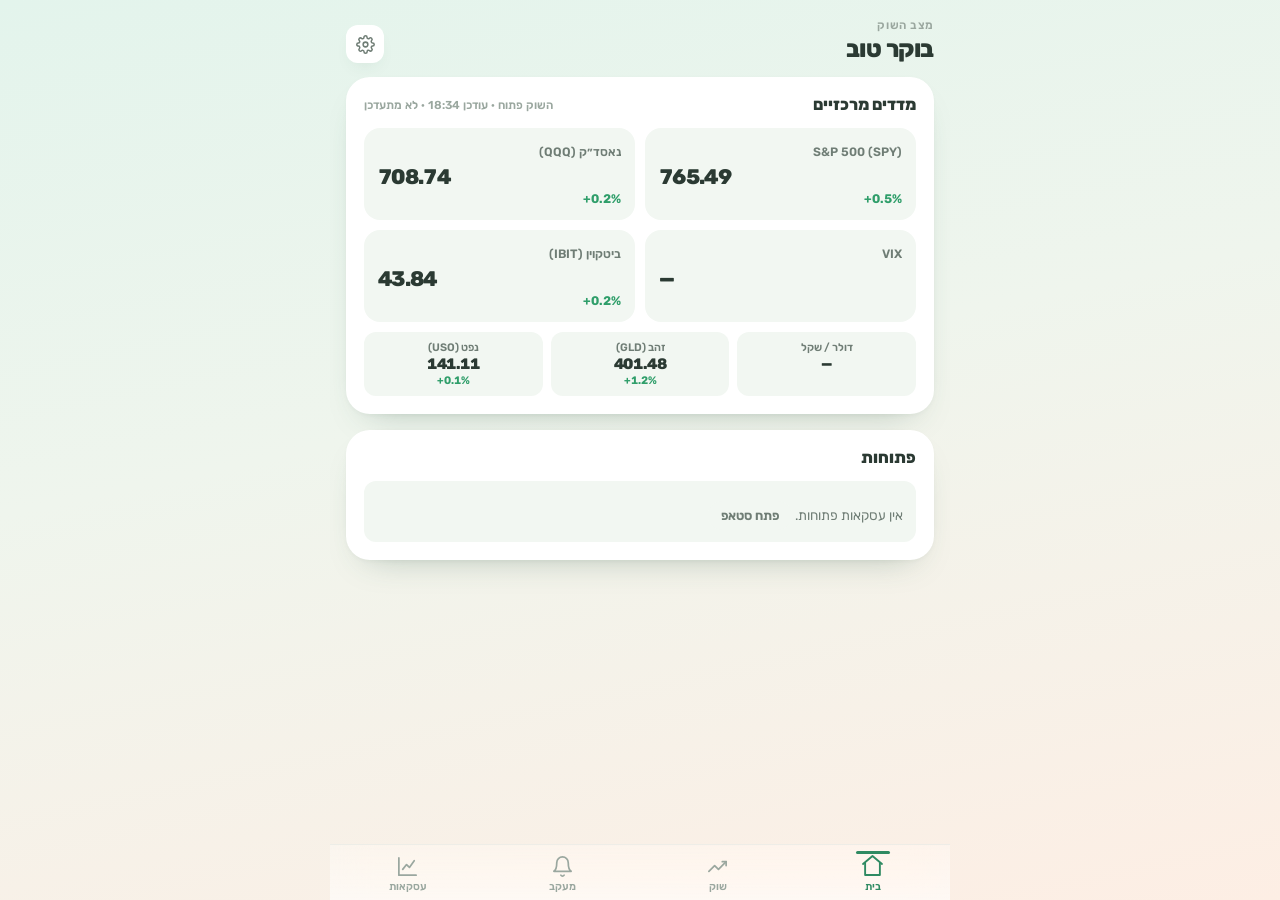
==== index.html @ e5e0cd64 "Stamp asset versions [skip ci]" ====
<!DOCTYPE html>
<html lang="he" dir="rtl">
<head>
<meta charset="UTF-8">
<meta name="viewport" content="width=device-width, initial-scale=1.0, viewport-fit=cover">
<title>ניתוח מניות</title>
<meta name="apple-mobile-web-app-capable" content="yes">
<meta name="apple-mobile-web-app-status-bar-style" content="default">
<meta name="apple-mobile-web-app-title" content="מניות">
<meta name="theme-color" content="#e3f4ec">
<link rel="preconnect" href="https://fonts.googleapis.com">
<link rel="preconnect" href="https://fonts.gstatic.com" crossorigin>
<link href="https://fonts.googleapis.com/css2?family=Rubik:wght@400;500;600;700;800&display=swap" rel="stylesheet">
<link rel="stylesheet" href="style.css?v=27659684ec">
</head>
<body>

<div class="app">
  <div class="pages" id="pages">
   <div class="track" id="track">

    <!-- ============================================ home =============== -->
    <section class="page on" id="p-home">
      <div class="head">
        <div>
          <div class="kicker">מצב השוק</div>
          <h1 id="greet">בית</h1>
        </div>
        <button class="icon-btn" onclick="openSettings()" aria-label="הגדרות">
          <svg viewBox="0 0 24 24"><circle cx="12" cy="12" r="3"/><path d="M19.4 15a1.65 1.65 0 0 0 .33 1.82l.06.06a2 2 0 0 1-2.83 2.83l-.06-.06a1.65 1.65 0 0 0-1.82-.33 1.65 1.65 0 0 0-1 1.51V21a2 2 0 0 1-4 0v-.09A1.65 1.65 0 0 0 9 19.4a1.65 1.65 0 0 0-1.82.33l-.06.06a2 2 0 0 1-2.83-2.83l.06-.06A1.65 1.65 0 0 0 4.6 15a1.65 1.65 0 0 0-1.51-1H3a2 2 0 0 1 0-4h.09A1.65 1.65 0 0 0 4.6 9a1.65 1.65 0 0 0-.33-1.82l-.06-.06a2 2 0 0 1 2.83-2.83l.06.06A1.65 1.65 0 0 0 9 4.6a1.65 1.65 0 0 0 1-1.51V3a2 2 0 0 1 4 0v.09a1.65 1.65 0 0 0 1 1.51 1.65 1.65 0 0 0 1.82-.33l.06-.06a2 2 0 0 1 2.83 2.83l-.06.06A1.65 1.65 0 0 0 19.4 9c.14.6.66 1 1.51 1H21a2 2 0 0 1 0 4h-.09a1.65 1.65 0 0 0-1.51 1z"/></svg>
        </button>
      </div>

      <div class="card">
        <div class="card-h"><span>מדדים מרכזיים</span>
          <span class="sub" id="mktState"></span></div>
        <div class="tk-grid" id="tickers"></div>
        <div class="tk-strip" id="tickersMini"></div>
      </div>

      <div class="card">
        <div class="card-h"><span>פתוחות</span>
          <span class="sub" id="homeTradeCount"></span></div>
        <div id="homeTrades"><div class="msg">אין עסקאות פתוחות.</div></div>
      </div>
    </section>

    <!-- ============================================ market ============= -->
    <section class="page" id="p-market">
      <div class="head">
        <div>
          <div class="kicker">ניתוח</div>
          <h1>שוק</h1>
        </div>
      </div>

      <div class="card">
        <div class="card-h"><span>ניתוח מניה</span></div>
        <div class="search-wrap">
          <input class="search" id="q" type="search" autocomplete="off"
                 placeholder="חפש לפי סימבול או שם חברה…"
                 oninput="onSearch(this.value)">
          <div class="res" id="results"></div>
        </div>
        <div style="margin-top:11px" id="recentWrap"></div>
      </div>

      <div class="card">
        <div class="card-h"><span>השוואה</span>
          <span class="sub">עד 3 מניות</span></div>
        <div class="frow">
          <input id="c-sym" placeholder="הוסף סימבול" autocomplete="off"
                 autocapitalize="characters">
          <button class="btn ghost" style="max-width:96px"
                  onclick="addCompare()">הוסף</button>
        </div>
        <div id="compare"></div>
      </div>

      <div class="card">
        <div class="card-h"><span>מה השתנה</span>
          <span class="sub" id="chgSince"></span></div>
        <div id="changes"><div class="msg">טוען…</div></div>
      </div>

      <div class="card">
        <div class="card-h"><span>דוחות קרובים</span>
          <span class="sub">7 ימים</span></div>
        <div id="earnSoon"><div class="msg">טוען…</div></div>
      </div>

      <div class="card">
        <div class="card-h"><span>רוחב השוק</span>
          <span class="sub">מתוך <span id="bdCount">—</span> מניות</span></div>
        <div id="breadth"><div class="msg">טוען…</div></div>
      </div>

      <div class="card">
        <div class="card-h"><span>כוח סקטורים</span>
          <span class="sub">חציון חודש</span></div>
        <div id="sectors"><div class="msg">טוען…</div></div>
      </div>


    </section>

    <!-- ============================================ watch ============== -->
    <section class="page" id="p-watch">
      <div class="head">
        <div>
          <div class="kicker">מעקב</div>
          <h1>התראות וסורק</h1>
        </div>
      </div>

      <div class="card">
        <div class="card-h"><span>רשימת מעקב</span>
          <span class="sub" id="wlCount"></span></div>
        <div id="watchlist"><div class="msg">אין מניות במעקב.</div></div>
        <div class="frow" style="margin-top:12px">
          <input id="w-sym" placeholder="סימבול" autocomplete="off"
                 autocapitalize="characters">
          <button class="btn ghost" style="max-width:96px"
                  onclick="addWatch()">הוסף</button>
        </div>
      </div>

      <div class="card">
        <button class="card-h fold-t" data-fold="alerts"
                onclick="toggleFold('alerts')">
          <span>התראות מחיר</span>
          <span class="sub"><span id="syncStateWatch"></span>
            <span id="alertCount"></span></span>
          <i class="chev"></i>
        </button>
        <div class="fold" id="fold-alerts">
          <div><div id="alertsList"><div class="msg">אין התראות.</div></div></div>
        </div>
        <div style="margin-top:13px">
          <div class="frow">
            <input id="a-sym" placeholder="סימבול" autocomplete="off"
                   style="max-width:110px">
            <select id="a-dir">
              <option value="above">עולה מעל</option>
              <option value="below">יורד מתחת</option>
            </select>
            <input id="a-price" inputmode="decimal" placeholder="מחיר">
          </div>
          <button class="btn" onclick="addAlert()">הוסף התראה</button>
        </div>
        <div class="disc">ההתראות נבדקות בכל פתיחה של האפליקציה. כדי שיגיעו
          גם כשהיא סגורה — הגדרות ← סנכרון התראות.</div>
      </div>

      <div class="card">
        <div class="card-h"><span>סורק מניות</span>
          <span class="sub" id="screenCount"></span></div>
        <div class="chips" id="idxChips" style="margin-bottom:9px"></div>
        <div class="chips" id="secChips" style="margin-bottom:9px"></div>
        <!-- Yes/no conditions, above the ranges: most technical screens start
             with "above the 200" and only then narrow by how far. -->
        <div class="chips" id="condChips" style="margin-bottom:13px"></div>
        <div id="savedScreens" style="margin-bottom:13px"></div>
        <div id="filterRows"></div>
        <div class="frow" style="margin-top:4px">
          <button class="btn" onclick="runScreen()">סרוק</button>
          <button class="btn ghost" style="max-width:96px"
                  onclick="saveScreen()">שמור</button>
          <button class="btn ghost" style="max-width:80px"
                  onclick="resetFilters()">נקה</button>
        </div>
        <div id="screenResults" style="margin-top:13px"></div>
      </div>
    </section>

    <!-- ============================================ trades ============= -->
    <section class="page" id="p-trades">
      <div class="head">
        <div>
          <div class="kicker">עסקאות</div>
          <h1>סטאפים פתוחים</h1>
        </div>
      </div>

      <div class="card">
        <div class="card-h"><span>סטאפ חדש</span>
          <span class="sub" id="tSugNote"></span></div>
        <div class="frow">
          <input id="t-sym" placeholder="סימבול" autocomplete="off"
                 autocapitalize="characters" oninput="onTradeInput()">
          <input id="t-entry" inputmode="decimal" placeholder="מחיר כניסה"
                 oninput="onTradeInput()">
        </div>
        <div class="frow">
          <input id="t-stop" inputmode="decimal" placeholder="סטופ"
                 oninput="touchField(this)">
          <input id="t-target" inputmode="decimal" placeholder="יעד"
                 oninput="touchField(this)">
        </div>
        <div class="frow">
          <input id="t-qty" inputmode="decimal" placeholder="כמות מניות">
          <button class="btn ghost" style="max-width:124px;white-space:nowrap"
                  onclick="suggestSize()">חשב כמות</button>
        </div>
        <div class="frow">
          <input id="t-tag" placeholder="סוג סטאפ" autocomplete="off"
                 list="setupTags">
          <datalist id="setupTags"></datalist>
        </div>
        <div class="frow">
          <input id="t-note" placeholder="למה נכנסת" autocomplete="off">
        </div>
        <div id="t-guard"></div>
        <div class="frow" style="margin-top:2px">
          <button class="btn" onclick="addTrade()">פתח עסקה</button>
          <button class="btn ghost" style="max-width:86px"
                  onclick="resetTradeForm()">נקה</button>
        </div>
      </div>

      <div class="card">
        <div class="card-h"><span>ניהול סיכון</span>
          <span class="sub" id="riskNote"></span></div>
        <div class="frow">
          <input id="r-acct" inputmode="decimal" placeholder="גודל תיק $"
                 oninput="saveRisk()">
          <input id="r-pct" inputmode="decimal" placeholder="סיכון %"
                 oninput="saveRisk()">
        </div>
        <div class="score-note">כמה אתה מוכן להפסיד בעסקה בודדת. מקובל
          0.5%–2% מהתיק.</div>
      </div>

      <div class="card">
        <div class="card-h"><span>יומן</span>
          <span class="sub" id="journalStat"></span></div>
        <div id="journalList"><div class="msg">אין עסקאות סגורות.</div></div>
      </div>
    </section>

   </div>
  </div>

  <nav class="tabbar" id="tabbar">
    <i class="tab-pill"></i>
    <button class="tab on" data-page="home" onclick="goTab('home')">
      <svg viewBox="0 0 24 24"><path d="M3 10.5L12 3l9 7.5"/><path d="M5 9.5V21h14V9.5"/></svg>
      <span>בית</span>
    </button>
    <button class="tab" data-page="market" onclick="goTab('market')">
      <svg viewBox="0 0 24 24"><path d="M3 17l6-6 4 4 8-8"/><path d="M17 7h4v4"/></svg>
      <span>שוק</span>
    </button>
    <button class="tab" data-page="watch" onclick="goTab('watch')">
      <svg viewBox="0 0 24 24"><path d="M18 8a6 6 0 1 0-12 0c0 7-3 9-3 9h18s-3-2-3-9"/><path d="M13.7 21a2 2 0 0 1-3.4 0"/></svg>
      <span>מעקב</span>
    </button>
    <button class="tab" data-page="trades" onclick="goTab('trades')">
      <svg viewBox="0 0 24 24"><path d="M3 3v18h18"/><path d="M7 15l4-5 3 3 5-7"/></svg>
      <span>עסקאות</span>
    </button>
  </nav>
</div>

<!-- ============================================== analysis sheet ======== -->
<div class="modal hidden" id="sheet">
  <div class="modal-backdrop" onclick="closeSheet()"></div>
  <div class="modal-sheet" role="dialog" aria-modal="true" aria-label="ניתוח מניה">
    <div class="sheet-grip"></div>
    <div id="sheetBody"></div>
  </div>
</div>

<script src="app.js?v=9d019bcd1c"></script>
</body>
</html>
---- style.css ----
/* Design system ported from the Garmin-data app so the two feel like one
   family: pastel mint-to-peach ground, white cards on soft green shadows,
   Rubik, 24/16/12 radii, sliding tab indicator, bottom-sheet modals. */
:root {
  color-scheme: light;
  --bg: linear-gradient(168deg, #e3f4ec 0%, #eff5ed 44%, #fdeee4 100%);
  --surface: #ffffff;
  --surface-2: #f2f7f2;
  --line: rgba(52, 92, 72, .08);
  --border: rgba(52, 92, 72, .10);

  --primary: #3f9e73;
  --primary-500: #2f8a62;
  --primary-soft: rgba(63, 158, 115, .11);

  --ink: #2b3a33;
  --ink-2: #6f7d75;
  --muted: #9aa79f;

  --ok: #2f9e6a;
  --watch: #cf8a1f;
  --alert: #e0634e;
  --gain: #2f9e6a;
  --loss: #e0634e;

  --r-lg: 24px;
  --r-md: 16px;
  --r-sm: 12px;
  --gap: 16px;
  --shadow: 0 16px 36px -22px rgba(47, 90, 70, .40), 0 2px 8px -3px rgba(47, 90, 70, .08);
  --shadow-sm: 0 8px 20px -12px rgba(47, 90, 70, .28);
}

* { box-sizing: border-box; margin: 0; padding: 0; -webkit-tap-highlight-color: transparent; }

/* The background lives on the root, not on body.
   body is only as tall as the app shell, so anything past it - the home
   indicator strip on an iPhone, an over-scroll bounce - was painting the
   default white instead of the page. Painting the root covers the whole
   canvas whatever the shell's height turns out to be. */
html {
  height: 100%;
  background: var(--bg);
  background-attachment: fixed;
  background-color: #fdeee4;   /* the gradient's own last stop */
}
body {
  min-height: 100%;
  background: transparent;
  color: var(--ink);
  font-family: 'Rubik', system-ui, -apple-system, "Segoe UI", sans-serif;
  -webkit-font-smoothing: antialiased;
  overscroll-behavior: none;
}

button { font-family: inherit; cursor: pointer; border: none; background: none; color: inherit; }
input, select { font-family: inherit; }
a { color: var(--primary-500); text-decoration: none; }

button:focus-visible, input:focus-visible, select:focus-visible {
  outline: 2.5px solid var(--primary);
  outline-offset: 2px;
  border-radius: 10px;
}
@media (prefers-reduced-motion: reduce) {
  *, *::before, *::after { animation: none !important; transition: none !important; }
}

/* Numbers read as data: tabular, tight, never reordered by RTL. */
.mono {
  font-variant-numeric: tabular-nums;
  letter-spacing: -.02em;
  direction: ltr;
  unicode-bidi: isolate;
}

/* ------------------------------------------------------------------ shell */
.app {
  display: grid;
  grid-template-rows: 1fr auto;
  height: 100vh; height: 100dvh;
  max-width: 620px; margin: 0 auto;
  position: relative;
}
/* The two pages live side by side on a track that slides, so navigation is a
   continuous movement the finger can drive rather than a hard swap. In RTL the
   flex row starts at the right edge, so page 0 sits in view and page 1 waits
   off-screen to the LEFT - which is why a higher index translates the track
   rightward, and why dragging right advances. */
.pages { min-height: 0; overflow: hidden; position: relative; }
.track {
  display: flex; height: 100%;
  --page-idx: 0;
  transform: translateX(calc(var(--page-idx) * 100%));
  transition: transform .38s cubic-bezier(.25, .9, .3, 1);
  will-change: transform;
}
.track.dragging { transition: none; }
.page {
  flex: 0 0 100%; min-width: 0;
  height: 100%; overflow-y: auto; -webkit-overflow-scrolling: touch;
  padding: 0 16px 28px;
  /* Keeps a horizontal drag from also scrolling the page under it. */
  overscroll-behavior-y: contain;
}
.page::-webkit-scrollbar { display: none; }
/* Cards settle in when their page becomes the active one, so arriving on a
   tab reads as arriving somewhere rather than a static repaint. */
/* The delays count from 2, because .head is the page's first child and the
   cards start after it - anchored at 1 the last card would have had no rule,
   fall back to zero delay, and animate ahead of the ones above it. */
.page.enter .card {
  animation: rise .5s cubic-bezier(.22, 1, .36, 1) backwards;
  animation-delay: .18s;
}
.page.enter .card:nth-child(2) { animation-delay: .02s; }
.page.enter .card:nth-child(3) { animation-delay: .07s; }
.page.enter .card:nth-child(4) { animation-delay: .12s; }
.page.enter .card:nth-child(5) { animation-delay: .17s; }

.head {
  padding: calc(env(safe-area-inset-top) + 18px) 0 14px;
  display: flex; align-items: flex-end; justify-content: space-between; gap: 12px;
}
.head h1 { font-size: 1.5rem; font-weight: 800; letter-spacing: -.02em; }
.head .kicker {
  font-size: .72rem; font-weight: 600; letter-spacing: .05em;
  color: var(--muted); margin-bottom: 3px;
}
.icon-btn {
  width: 38px; height: 38px; border-radius: 12px; flex: none;
  display: grid; place-items: center;
  background: var(--surface); box-shadow: var(--shadow-sm); color: var(--ink-2);
}
.icon-btn:active { transform: scale(.94); }
.icon-btn svg {
  width: 19px; height: 19px; fill: none; stroke: currentColor;
  stroke-width: 1.9; stroke-linecap: round; stroke-linejoin: round;
}

/* ------------------------------------------------------------------ cards */
.card {
  background: var(--surface);
  border-radius: var(--r-lg);
  box-shadow: var(--shadow);
  padding: 18px;
  margin-bottom: var(--gap);
}
@keyframes rise {
  from { opacity: 0; transform: translateY(14px); }
  to { opacity: 1; transform: none; }
}
@keyframes fadeIn { from { opacity: 0; } to { opacity: 1; } }
.card-h {
  display: flex; align-items: center; justify-content: space-between;
  gap: 10px; margin-bottom: 14px;
  font-size: 1.02rem; font-weight: 800;
}
.card-h .sub { font-size: .72rem; font-weight: 600; color: var(--muted); }

/* --------------------------------------------------------------- tickers */
.tk-grid { display: grid; grid-template-columns: 1fr 1fr; gap: 10px; }
.tk {
  background: var(--surface-2); border-radius: var(--r-md);
  padding: 13px 14px; min-height: 76px;
}
.tk .nm { font-size: .76rem; font-weight: 600; color: var(--ink-2); }
.tk .val {
  display: block; margin-top: 5px;
  font-size: 1.32rem; font-weight: 800; line-height: 1.1;
  font-variant-numeric: tabular-nums; letter-spacing: -.03em;
  direction: ltr; unicode-bidi: isolate;
}
.tk .ch {
  display: inline-block; margin-top: 3px;
  font-size: .78rem; font-weight: 700;
  font-variant-numeric: tabular-nums; direction: ltr; unicode-bidi: isolate;
}
.tk .ch.up { color: var(--gain); }
.tk .ch.down { color: var(--loss); }
.tk .skel {
  display: block; height: 20px; margin-top: 6px; border-radius: 7px;
  background: linear-gradient(90deg, #e8efe9 25%, #f3f8f4 50%, #e8efe9 75%);
  background-size: 200% 100%; animation: sh 1.3s linear infinite;
}
@keyframes sh { from { background-position: 200% 0; } to { background-position: -200% 0; } }

/* A refreshed tile flashes in the direction it moved, so a live number is
   distinguishable from a stuck one at a glance. */
.tk.tick-up { animation: tickUp .7s ease-out; }
.tk.tick-dn { animation: tickDn .7s ease-out; }
@keyframes tickUp {
  0%   { background: color-mix(in srgb, var(--gain) 22%, var(--surface-2)); }
  100% { background: var(--surface-2); }
}
@keyframes tickDn {
  0%   { background: color-mix(in srgb, var(--loss) 22%, var(--surface-2)); }
  100% { background: var(--surface-2); }
}
@media (prefers-reduced-motion: reduce) {
  .tk.tick-up, .tk.tick-dn { animation: none; }
}

/* A compact strip for the secondary quotes - currency, gold, oil. */
.tk-strip {
  display: grid; grid-auto-flow: column; grid-auto-columns: 1fr;
  gap: 8px; margin-top: 10px;
}
.tk-mini {
  border-radius: var(--r-sm);
  padding: 9px 10px; text-align: center;
  min-height: 0;
}
.tk-mini .nm {
  font-size: .68rem;
  display: block; white-space: nowrap;
  overflow: hidden; text-overflow: ellipsis;
}
.tk-mini .val { font-size: .95rem; margin-top: 2px; }
.tk-mini .ch { display: block; font-size: .68rem; margin-top: 1px; }
.tk-mini .skel { height: 15px; margin-top: 4px; }

/* --------------------------------------------------------------- breadth */
.bd-row {
  display: flex; align-items: center; gap: 10px;
  margin-bottom: 11px;
}
.bd-row:last-child { margin-bottom: 0; }
.bd-lb { font-size: .8rem; font-weight: 600; color: var(--ink-2); width: 108px; flex: none; }
.bd-track {
  flex: 1; height: 9px; border-radius: 999px;
  background: #e8efe9; overflow: hidden; direction: ltr;
}
.bd-fill { display: block; height: 100%; border-radius: 999px; transition: width .7s cubic-bezier(.22, 1, .36, 1); }
.bd-vl {
  font-size: .82rem; font-weight: 800; width: 46px; text-align: end; flex: none;
  font-variant-numeric: tabular-nums; direction: ltr; unicode-bidi: isolate;
}
.bd-sum {
  margin-top: 13px; padding-top: 12px; border-top: 1px solid var(--line);
  font-size: .8rem; color: var(--ink-2); line-height: 1.6;
}
.bd-sum b { color: var(--ink); font-weight: 700; }

/* ---------------------------------------------------------------- search */
.search-wrap { position: relative; }
.search {
  width: 100%; font: inherit; font-size: 1rem; font-weight: 500;
  padding: 14px 16px; border-radius: 14px;
  border: 1px solid var(--border); background: var(--surface-2); color: var(--ink);
  -webkit-appearance: none; appearance: none;
}
.search:focus { outline: none; border-color: var(--primary); background: var(--surface); }
.search::placeholder { color: var(--muted); }
.res {
  margin-top: 8px; background: var(--surface-2);
  border-radius: var(--r-md); overflow: hidden;
}
.res:empty { display: none; }
.res .hit {
  display: flex; align-items: baseline; gap: 8px;
  padding: 12px 14px; width: 100%; text-align: start;
  border-bottom: 1px solid var(--line);
}
.res .hit:last-child { border-bottom: none; }
.res .hit:active { background: var(--primary-soft); }
.res .sym { font-weight: 800; font-size: .95rem; }
.res .nm { font-size: .78rem; color: var(--ink-2); flex: 1; overflow: hidden;
  text-overflow: ellipsis; white-space: nowrap; }
.res .sc { font-size: .78rem; font-weight: 800; }

.chips { display: flex; flex-wrap: wrap; gap: 7px; }
.chip {
  padding: 7px 13px; border-radius: 999px;
  background: var(--surface-2); color: var(--ink-2);
  font-size: .8rem; font-weight: 700;
}
.chip.on { background: var(--primary); color: #fff; }
/* A saved screen is one chip carrying two targets: load, and delete. */
.chip.saved { display: inline-flex; align-items: center; gap: 0; padding: 0; }
.chip.saved > button {
  padding: 7px 6px 7px 13px; font: inherit; font-weight: 700; color: inherit;
}
.chip.saved > button.del {
  padding: 7px 11px 7px 6px; color: var(--muted); font-size: .78rem;
}
.chip.saved > button.del:active { color: var(--alert); }
.chip:active { transform: scale(.95); }

/* ----------------------------------------------------------------- modal */
.modal { position: fixed; inset: 0; z-index: 60; display: flex; align-items: flex-end; justify-content: center; }
.modal.hidden { display: none; }
.modal-backdrop {
  position: absolute; inset: 0; background: rgba(30, 50, 42, .34);
  opacity: 0; transition: opacity .34s ease;
}
.modal.open .modal-backdrop { opacity: 1; }
.modal-sheet {
  position: relative; width: 100%; max-width: 620px;
  background: var(--surface);
  border-radius: 24px 24px 0 0;
  padding: 6px 16px calc(env(safe-area-inset-bottom) + 18px);
  box-shadow: 0 -18px 50px -20px rgba(47, 90, 70, .35);
  max-height: 88vh; overflow-y: auto;
  overscroll-behavior: contain;
  /* Transform-driven rather than a keyframe, so a downward drag can take hold
     of the sheet mid-flight and hand it back without a jump. */
  transform: translateY(100%);
  transition: transform .38s cubic-bezier(.25, .9, .3, 1);
  will-change: transform;
}
.modal.open .modal-sheet { transform: translateY(0); }
.modal.dragging .modal-sheet,
.modal.dragging .modal-backdrop { transition: none; }
.modal-sheet::-webkit-scrollbar { display: none; }
/* The grip is a 40px bar inside a much taller invisible target - the gesture
   has to be catchable without aiming at a 4px line. */
.sheet-grip {
  position: sticky; top: 0; z-index: 2;
  display: block; height: 26px; margin: -6px -16px 4px;
  background: linear-gradient(180deg, var(--surface) 62%, transparent);
  cursor: grab;
}
.sheet-grip::before {
  content: ''; position: absolute; top: 9px; left: 50%;
  width: 40px; height: 4px; margin-left: -20px;
  border-radius: 999px; background: #dbe5dd;
  transition: background .18s, width .18s;
}
.modal.dragging .sheet-grip::before { background: var(--primary); width: 54px; }
.modal-sheet .card {
  box-shadow: none; border: 1px solid var(--line);
  padding: 15px; margin-bottom: 11px;
  animation: rise .42s cubic-bezier(.22, 1, .36, 1) backwards;
}
.modal-sheet .card:nth-child(1) { animation-delay: .04s; }
.modal-sheet .card:nth-child(2) { animation-delay: .09s; }
.modal-sheet .card:nth-child(3) { animation-delay: .14s; }
.modal-sheet .card:nth-child(4) { animation-delay: .19s; }
.modal-sheet .card:nth-child(5) { animation-delay: .23s; }
.modal-sheet .card:nth-child(n+6) { animation-delay: .27s; }
.modal-sheet .card:last-child { margin-bottom: 0; }
/* A re-render triggered by the live quote landing must not replay the whole
   stagger - only the first paint of a symbol is an entrance. */
.modal-sheet.quiet .card { animation: none; }

/* ------------------------------------------------------------ quote head */
.q-head { margin-bottom: 14px; }
.q-name { font-size: 1.15rem; font-weight: 800; letter-spacing: -.02em; }
.q-sub { font-size: .74rem; color: var(--muted); margin-top: 3px; }
.q-price {
  font-size: 2.1rem; font-weight: 800; line-height: 1.05; margin-top: 9px;
  font-variant-numeric: tabular-nums; letter-spacing: -.035em;
  direction: ltr; unicode-bidi: isolate;
}
.q-chg { font-size: .95rem; font-weight: 700; direction: ltr; unicode-bidi: isolate; }
.q-chg.up { color: var(--gain); }
.q-chg.down { color: var(--loss); }
.q-meta {
  display: grid; grid-template-columns: repeat(3, 1fr); gap: 8px;
  margin-top: 13px; padding-top: 13px; border-top: 1px solid var(--line);
}
.q-meta .d { text-align: center; }
.q-meta .lb { font-size: .68rem; color: var(--muted); }
.q-meta .vl {
  display: block; margin-top: 3px; font-size: .92rem; font-weight: 800;
  font-variant-numeric: tabular-nums; direction: ltr; unicode-bidi: isolate;
}

/* The next report date, in the quote header. */
.earn {
  margin-top: 12px; padding: 10px 12px;
  border-radius: var(--r-sm); background: var(--surface-2);
  display: grid; grid-template-columns: auto 1fr; gap: 4px 8px;
  align-items: baseline;
}
.earn.soon { background: rgba(207, 138, 31, .12); }
.earn-k { font-size: .74rem; font-weight: 600; color: var(--ink-2); }
.earn-v { font-size: .84rem; font-weight: 800; }
.earn.soon .earn-v { color: #a06a12; }
.earn-m {
  grid-column: 1 / -1; font-size: .72rem; color: var(--muted);
}

/* ----------------------------------------------------------------- score */
.score-top { display: flex; align-items: center; gap: 15px; }
.score-ring {
  width: 74px; height: 74px; flex: none;
  position: relative; display: grid; place-items: center;
}
/* The value is layered over the ring, so it must be taken out of flow -
   left in flow it pushed past the 74px box and collided with the bars. */
.score-ring .val {
  position: absolute; inset: 0;
  display: grid; place-items: center;
  font-size: 1.42rem; font-weight: 800; line-height: 1;
  font-variant-numeric: tabular-nums; letter-spacing: -.03em;
}
.score-ring svg { transform: rotate(-90deg); }
.score-ring circle {
  transition: stroke-dasharray .95s cubic-bezier(.22, 1, .36, 1);
}
.score-verdict { font-size: 1.05rem; font-weight: 800; }
.score-note { font-size: .76rem; color: var(--ink-2); line-height: 1.55; margin-top: 4px; }

.bars { margin-top: 15px; }
.bar-row { display: flex; align-items: center; gap: 10px; margin-bottom: 9px; }
.bar-row:last-child { margin-bottom: 0; }
.bar-row .lb { font-size: .8rem; font-weight: 600; color: var(--ink-2); width: 66px; flex: none; }
.bar-track { flex: 1; height: 8px; border-radius: 999px; background: #e8efe9; overflow: hidden; direction: ltr; }
.bar-fill { display: block; height: 100%; border-radius: 999px; transition: width .6s cubic-bezier(.22, 1, .36, 1); }
.bar-row .vl {
  font-size: .8rem; font-weight: 800; width: 32px; text-align: end; flex: none;
  font-variant-numeric: tabular-nums; direction: ltr; unicode-bidi: isolate;
}

/* ------------------------------------------------------------- valuation */
.val-gauge { margin: 6px 0 12px; }
.val-scale {
  position: relative; height: 12px; border-radius: 999px; direction: ltr;
  background: linear-gradient(90deg, #e0634e 0%, #cf8a1f 46%, #2f9e6a 100%);
}
.val-mark {
  position: absolute; top: -4px; width: 3px; height: 20px; border-radius: 2px;
  background: var(--ink); transform: translateX(-50%);
}
.val-mark::after {
  content: attr(data-l); position: absolute; top: 22px; left: 50%;
  transform: translateX(-50%);
  font-size: .62rem; font-weight: 700; color: var(--ink-2); white-space: nowrap;
}
.val-ends {
  display: flex; justify-content: space-between; direction: ltr;
  margin-top: 25px; font-size: .68rem; color: var(--muted); font-weight: 600;
}
.val-verdict { font-size: 1.1rem; font-weight: 800; margin-top: 4px; }
.val-range { font-size: .76rem; color: var(--ink-2); margin-top: 3px; }

/* ---------------------------------------------------------------- levels */
.levels { display: flex; flex-direction: column; gap: 7px; }
.lvl {
  display: flex; align-items: center; justify-content: space-between; gap: 10px;
  padding: 10px 12px; border-radius: var(--r-sm); background: var(--surface-2);
  font-size: .84rem;
}
.lvl { transition: background .16s, transform .12s; }
.lvl.cur { background: var(--primary-soft); font-weight: 800; }
.lvl.cur .lb { color: var(--ink); }
.lvl.now { background: var(--primary-soft); font-weight: 800; }
.lvl .lb { color: var(--ink-2); font-weight: 600; }
.lvl.now .lb { color: var(--ink); }
/* renderLevels() writes .pr and .dt; the old .vl/.d rules here matched
   nothing, which is why every level rendered as unweighted body text. */
.lvl .pr, .lvl .vl {
  font-weight: 800; font-variant-numeric: tabular-nums;
  direction: ltr; unicode-bidi: isolate;
}
.lvl .dt, .lvl .d {
  font-size: .74rem; font-weight: 700; color: var(--muted);
  font-variant-numeric: tabular-nums; direction: ltr; unicode-bidi: isolate;
  margin-inline-start: 6px;
}
/* Above the price is overhead, below it is a floor - worth seeing at a glance
   without reading the numbers. */
.lvl.res { border-inline-start: 3px solid rgba(224, 99, 78, .5); }
.lvl.sup { border-inline-start: 3px solid rgba(47, 158, 106, .5); }
.lvl.cur { border-inline-start: 3px solid var(--primary); }

/* -------------------------------------------------------- metric tables */
.mtable { display: flex; flex-direction: column; gap: 8px; }
.mrow { display: grid; grid-template-columns: 1fr 54px 62px; align-items: center; gap: 9px; }
.mrow .lb { font-size: .81rem; color: var(--ink-2); font-weight: 600; }
.mrow .vl {
  font-size: .86rem; font-weight: 800; text-align: end;
  font-variant-numeric: tabular-nums; direction: ltr; unicode-bidi: isolate;
}
.mrow .bar { height: 6px; border-radius: 999px; background: #e8efe9; overflow: hidden; direction: ltr; }
.mrow .bar i { display: block; height: 100%; border-radius: 999px; }
/* metricRow() writes .mini, and nothing styled it - the <i> stayed inline with
   no height, so the whole third column rendered blank. */
.mrow .mini {
  height: 6px; border-radius: 999px; background: #e8efe9;
  overflow: hidden; direction: ltr;
}
.mrow .mini i {
  display: block; height: 100%; border-radius: 999px;
  transition: width .75s cubic-bezier(.22, 1, .36, 1);
}
.mrow .vl.up { color: var(--gain); }
.mrow .vl.down { color: var(--loss); }

/* ---------------------------------------------------------------- alerts */
.alert {
  display: grid; grid-template-columns: 1fr auto;
  align-items: center; gap: 10px;
  padding: 12px 13px; border-radius: var(--r-md);
  background: var(--surface-2); margin-bottom: 9px;
}
.alert .a-main { min-width: 0; }
/* The price rides on the symbol's line and is pushed to the far edge, which
   leaves the whole second line for the condition - squeezed beside the price
   it was being truncated to an ellipsis. */
.alert .a-top { display: flex; align-items: baseline; gap: 7px; }
.alert .a-top .pr { margin-inline-start: auto; }
.alert:last-child { margin-bottom: 0; }
/* Named 'on', not 'hit': .hit is the screener result row, whose own grid
   would otherwise override this one and crush the first column. */
.alert.on { background: rgba(47, 158, 106, .12); }
.alert .sym { font-weight: 800; font-size: .95rem; }
.alert .cond { font-size: .78rem; color: var(--ink-2); margin-top: 3px; }
.alert .pr {
  font-weight: 800; font-variant-numeric: tabular-nums;
  direction: ltr; unicode-bidi: isolate; font-size: .95rem;
  white-space: nowrap;
}
.alert .badge {
  font-size: .66rem; font-weight: 800; padding: 3px 8px; border-radius: 999px;
  background: var(--ok); color: #fff; flex: none;
}
.alert .x {
  width: 28px; height: 28px; border-radius: 9px; flex: none;
  display: grid; place-items: center; color: var(--muted);
  background: var(--surface); font-size: 1rem; font-weight: 700;
}

.frow { display: flex; gap: 9px; margin-bottom: 10px; align-items: center; }
/* A flex row keeps the info button beside the label instead of letting it
   wrap onto a line of its own when the label takes two lines. */
.frow .lb {
  display: flex; align-items: center; gap: 5px;
  font-size: .82rem; font-weight: 600; color: var(--ink-2);
}
.frow .lb-t { min-width: 0; }
.info {
  display: inline-grid; place-items: center;
  width: 17px; height: 17px; border-radius: 999px;
  background: var(--surface-2); color: var(--ink-2);
  font-size: .64rem; font-weight: 800; font-style: italic;
  border: 1px solid var(--border); flex: none;
}
.info:active { background: var(--primary); color: #fff; }
.fhelp .rng {
  display: block; margin-bottom: 5px;
  font-size: .72rem; font-weight: 700; color: var(--primary-500);
}
/* Expands instead of appearing: the panel used to be toggled with the hidden
   attribute, so the row below it jumped by its full height in one frame. */
.fhelp {
  font-size: .76rem; line-height: 1.6; color: var(--ink-2);
  background: var(--surface-2); border-inline-start: 3px solid var(--primary);
  border-radius: 10px; overflow: hidden;
  max-height: 0; opacity: 0; padding: 0 12px; margin: -3px 0 0;
  transition: max-height .32s cubic-bezier(.22, 1, .36, 1), opacity .24s ease,
              padding .32s ease, margin .32s ease;
}
.fhelp.open {
  max-height: 320px; opacity: 1; padding: 10px 12px; margin: -3px 0 12px;
}
.frow > * { flex: 1; min-width: 0; }
/* A filter label competes with two number inputs that need far less room -
   at an equal third, "שווי שוק (מיליארד $)" broke over three lines. */
.frow .lb { flex: 1.45; }
.frow input[inputmode="decimal"] { flex: .85; }
.frow input, .frow select {
  width: 100%; font: inherit; font-size: .92rem; font-weight: 500; color: var(--ink);
  padding: 11px 12px; border-radius: 11px;
  border: 1px solid var(--border); background: var(--surface-2);
  -webkit-appearance: none; appearance: none;
}
.frow input:focus, .frow select:focus { outline: none; border-color: var(--primary); background: var(--surface); }
.btn {
  background: var(--primary); color: #fff; font-weight: 700;
  padding: 12px 18px; border-radius: 12px; font-size: .92rem; width: 100%;
}
.btn:active { transform: scale(.98); }
.btn.ghost { background: var(--surface-2); color: var(--ink-2); }

/* -------------------------------------------------------------- screener */
.hit {
  /* minmax(0,1fr) so the middle column may shrink below its content width -
     a plain 1fr floors at min-content and pushes the price off-screen. */
  display: grid; grid-template-columns: 40px minmax(0, 1fr) auto;
  align-items: center; gap: 11px;
  padding: 12px 13px; border-radius: var(--r-md);
  background: var(--surface-2); margin-bottom: 8px;
  width: 100%; text-align: start;
}
.hit:last-child { margin-bottom: 0; }
.hit { transition: background .16s, transform .12s cubic-bezier(.22, 1, .36, 1); }
.hit:active { background: var(--primary-soft); transform: scale(.975); }
/* Results arrive as a run rather than all at once, so a scan reads as
   something that just happened. */
#screenResults .hit { animation: rise .38s cubic-bezier(.22, 1, .36, 1) backwards; }
.hit-score {
  width: 40px; height: 40px; border-radius: 12px;
  display: grid; place-items: center;
  font-size: .95rem; font-weight: 800; color: #fff;
  font-variant-numeric: tabular-nums;
}
.hit-id { min-width: 0; }
.hit-id > span { display: block; }
.hit .sym { font-weight: 800; font-size: .92rem; }
.hit .nm, .hit .mini {
  overflow: hidden; text-overflow: ellipsis; white-space: nowrap;
}
.hit .nm { font-size: .74rem; color: var(--ink-2); }
.hit .mini { font-size: .7rem; color: var(--muted); margin-top: 2px; }
.hit-px { text-align: end; white-space: nowrap; }
.hit-px > span { display: block; }
.hit .pr {
  font-weight: 800; font-size: .9rem;
  font-variant-numeric: tabular-nums; direction: ltr; unicode-bidi: isolate;
}
.hit .d { font-size: .72rem; font-weight: 700; }
.hit .d.up { color: var(--gain); }
.hit .d.down { color: var(--loss); }

/* ------------------------------------------------------- what changed */
.chg-b { margin-bottom: 13px; }
.chg-b:last-child { margin-bottom: 0; }
.chg-t {
  font-size: .74rem; font-weight: 700; color: var(--ink-2);
  margin-bottom: 7px; display: flex; align-items: center; gap: 6px;
}
/* A dot carries the direction, so the heading does not have to say it twice. */
.chg-t::before {
  content: ''; width: 7px; height: 7px; border-radius: 999px;
  background: var(--muted); flex: none;
}
.chg-b.up .chg-t::before { background: var(--gain); }
.chg-b.down .chg-t::before { background: var(--loss); }

.chg-rows { display: flex; flex-direction: column; gap: 6px; }
.chg-r {
  display: grid; grid-template-columns: 1fr auto auto;
  align-items: center; gap: 10px;
  padding: 9px 11px; border-radius: var(--r-sm);
  background: var(--surface-2); width: 100%; text-align: start;
  transition: background .16s, transform .12s;
}
.chg-r:active { background: var(--primary-soft); transform: scale(.98); }
.chg-r .sym { font-weight: 800; font-size: .86rem; }
.chg-r .mv {
  display: inline-flex; align-items: center; gap: 5px;
  font-size: .8rem; font-weight: 700;
  font-variant-numeric: tabular-nums; direction: ltr; unicode-bidi: isolate;
}
.chg-r .mv .a { color: var(--muted); }
.chg-r .mv .ar { color: var(--muted); font-size: .7rem; }
.chg-r .dl {
  font-size: .78rem; font-weight: 800; min-width: 34px; text-align: end;
  font-variant-numeric: tabular-nums; direction: ltr; unicode-bidi: isolate;
}
.chg-r .dl.up { color: var(--gain); }
.chg-r .dl.down { color: var(--loss); }

/* ------------------------------------------------------ earnings soon */
.ern {
  display: grid; grid-template-columns: 44px minmax(0, 1fr) auto;
  align-items: center; gap: 11px;
  padding: 10px 12px; border-radius: var(--r-md);
  background: var(--surface-2); margin-bottom: 8px;
  width: 100%; text-align: start;
  transition: background .16s, transform .12s;
}
.ern:last-child { margin-bottom: 0; }
.ern:active { background: var(--primary-soft); transform: scale(.98); }
.ern-d {
  width: 44px; height: 44px; border-radius: 12px; flex: none;
  display: grid; place-items: center; align-content: center;
  background: var(--surface); line-height: 1.05;
}
.ern-d b {
  font-size: 1.05rem; font-weight: 800;
  font-variant-numeric: tabular-nums;
}
.ern-d i { font-style: normal; font-size: .6rem; color: var(--muted); }
/* Today and tomorrow are the ones worth reacting to. */
.ern-d.soon { background: rgba(207, 138, 31, .16); }
.ern-d.soon b { color: #a06a12; }
.ern-id { min-width: 0; }
.ern-id > span { display: block; }
.ern .sym { font-weight: 800; font-size: .88rem; }
.ern .nm, .ern .mini {
  overflow: hidden; text-overflow: ellipsis; white-space: nowrap;
}
.ern .nm { font-size: .72rem; color: var(--ink-2); }
.ern .mini { font-size: .68rem; color: var(--muted); margin-top: 1px; }
.ern-sc {
  font-size: .92rem; font-weight: 800;
  font-variant-numeric: tabular-nums;
}

/* The alerts payload, shown for copying. LTR and monospaced because it is
   JSON, and scrollable because a long list must not widen the sheet. */
.sync-box {
  direction: ltr; text-align: left;
  font-family: ui-monospace, SFMono-Regular, Menlo, Consolas, monospace;
  font-size: .72rem; line-height: 1.5; color: var(--ink-2);
  background: var(--surface-2); border-radius: var(--r-sm);
  padding: 11px 12px; max-height: 190px;
  overflow: auto; white-space: pre;
  -webkit-user-select: text; user-select: text;
}
.sync-box::-webkit-scrollbar { display: none; }
/* An <a> styled as .btn needs the padding box a <button> gets for free. */
a.btn { display: block; text-decoration: none; }

/* ---------------------------------------------------------------- trades */
.trade {
  background: var(--surface-2); border-radius: var(--r-md);
  padding: 13px; margin-bottom: 10px;
}
.trade:last-child { margin-bottom: 0; }
.tr-top { display: flex; align-items: center; gap: 9px; }
.tr-sym { font-weight: 800; font-size: 1rem; padding: 0; }
.tr-r {
  margin-inline-start: auto; font-size: 1rem; font-weight: 800;
  font-variant-numeric: tabular-nums; direction: ltr; unicode-bidi: isolate;
}
.tr-r.up { color: var(--gain); }
.tr-r.down { color: var(--loss); }
.tr-x {
  width: 26px; height: 26px; border-radius: 8px; flex: none;
  display: grid; place-items: center; color: var(--muted);
  background: var(--surface); font-size: .88rem; font-weight: 700;
}
.tr-now { display: flex; align-items: baseline; gap: 9px; margin-top: 2px; }
.tr-now .pr {
  font-size: 1.25rem; font-weight: 800; letter-spacing: -.02em;
  font-variant-numeric: tabular-nums; direction: ltr; unicode-bidi: isolate;
}
.tr-now .pl {
  font-size: .82rem; font-weight: 700;
  font-variant-numeric: tabular-nums; direction: ltr; unicode-bidi: isolate;
}
.tr-now .pl.up { color: var(--gain); }
.tr-now .pl.down { color: var(--loss); }

/* Stop on the left, target on the right, in physical space - the gradient and
   the marker offsets are both left-anchored, and CSS gradients ignore RTL. */
.rail {
  position: relative; height: 10px; border-radius: 999px; direction: ltr;
  margin: 11px 0 6px;
  background: linear-gradient(90deg,
    rgba(224,99,78,.30) 0%, rgba(224,99,78,.12) 32%,
    rgba(47,158,106,.14) 68%, rgba(47,158,106,.34) 100%);
  overflow: visible;
}
.rail-fill {
  position: absolute; inset: 0 auto 0 0; height: 100%;
  border-radius: 999px; background: rgba(63,158,115,.18);
  transition: width .5s cubic-bezier(.22, 1, .36, 1);
}
.rail-entry {
  position: absolute; top: -3px; width: 2px; height: 16px;
  background: var(--ink-2); transform: translateX(-50%); border-radius: 2px;
}
.rail-now {
  position: absolute; top: 50%; width: 13px; height: 13px;
  margin-top: -6.5px; margin-left: -6.5px;
  border-radius: 999px; background: var(--surface);
  border: 3px solid var(--primary-500);
  box-shadow: 0 1px 4px rgba(47,90,70,.3);
  transition: left .5s cubic-bezier(.22, 1, .36, 1);
}
.rail-lb {
  display: flex; justify-content: space-between; direction: ltr;
  font-size: .68rem; color: var(--ink-2); font-weight: 600;
}
.tr-meta {
  font-size: .7rem; color: var(--muted); margin-top: 7px;
  direction: rtl;
}

/* ---- entry guard ---- */
.guard { margin-top: 10px; display: flex; flex-direction: column; gap: 6px; }
.g-row {
  display: flex; align-items: flex-start; gap: 7px;
  font-size: .74rem; line-height: 1.5;
  padding: 8px 10px; border-radius: 10px;
}
.g-row.warn { background: rgba(207,138,31,.12); color: #8a5d10; }
.g-row.bad { background: rgba(224,99,78,.13); color: #a33d2c; }
.g-i {
  width: 15px; height: 15px; border-radius: 999px; flex: none;
  display: grid; place-items: center; margin-top: 1px;
  font-size: .6rem; font-weight: 800; color: #fff;
}
.g-row.warn .g-i { background: var(--watch); }
.g-row.bad .g-i { background: var(--alert); }

/* ---- journal ---- */
.jrow {
  display: grid; grid-template-columns: auto 1fr auto auto;
  align-items: center; gap: 9px;
  padding: 9px 11px; border-radius: var(--r-sm);
  background: var(--surface-2); margin-bottom: 7px;
}
.jrow:last-child { margin-bottom: 0; }
.jrow .sym { font-weight: 800; font-size: .85rem; }
.jrow .dt {
  font-size: .68rem; color: var(--muted);
  direction: ltr; unicode-bidi: isolate; text-align: start;
}
.jrow .r {
  font-size: .85rem; font-weight: 800;
  font-variant-numeric: tabular-nums; direction: ltr; unicode-bidi: isolate;
}
.jrow .r.up { color: var(--gain); }
.jrow .r.down { color: var(--loss); }

/* ---------------------------------------------------------------- states */
.msg {
  font-size: .84rem; color: var(--ink-2); line-height: 1.6;
  background: var(--surface-2); border-radius: var(--r-sm); padding: 12px 13px;
}
.err { color: var(--alert); }
.stamp { font-size: .7rem; color: var(--muted); margin-top: 10px; }
.disc {
  font-size: .7rem; color: var(--ink-2); line-height: 1.55;
  background: rgba(207, 138, 31, .09); border-radius: var(--r-sm);
  padding: 10px 12px; margin-top: 12px;
}

/* --------------------------------------------------------------- tabbar */
.tabbar {
  display: grid; grid-template-columns: repeat(4, 1fr);
  --tab-n: 4;
  /* Neutral white at low opacity rather than a mint tint: the page ends on a
     warm peach here, and a near-opaque cool tint read as a white slab bolted
     to the bottom. The blur is what makes the labels legible, so the colour
     can stay light enough for the page to show through. */
  background: linear-gradient(180deg, rgba(255, 255, 255, .34), rgba(255, 255, 255, .62));
  backdrop-filter: saturate(150%) blur(18px);
  -webkit-backdrop-filter: saturate(150%) blur(18px);
  border-top: 1px solid var(--line);
  padding-bottom: env(safe-area-inset-bottom);
  position: relative; z-index: 6;
  --tab-idx: 0;
}
.tab-pill {
  position: absolute; top: 6px; height: 3px; width: 34px; border-radius: 999px;
  background: var(--primary-500);
  /* Centred over tab N of --tab-n, so adding a tab only changes that number. */
  inset-inline-start: calc(
    (var(--tab-idx) * 100% + 50%) / var(--tab-n) - 17px);
  transition: inset-inline-start .28s cubic-bezier(.22, 1, .36, 1);
  pointer-events: none;
}
.tab {
  display: flex; flex-direction: column; align-items: center; gap: 2px;
  padding: 10px 0 7px; color: var(--muted); transition: color .2s;
}
.tab svg {
  width: 23px; height: 23px; fill: none; stroke: currentColor;
  stroke-width: 1.8; stroke-linecap: round; stroke-linejoin: round;
  transition: transform .32s cubic-bezier(.34, 1.56, .64, 1);
}
.tab:active svg { transform: scale(.88); }
.tab.on svg { transform: translateY(-1px) scale(1.1); }
.tab span { font-size: .66rem; font-weight: 600; transition: opacity .2s; }
.tab.on { color: var(--primary-500); }

/* An alert owned by a trade: not deletable here, since closing the trade is
   what removes it. */
.alert .badge.own {
  background: var(--surface); color: var(--ink-2);
  border: 1px solid var(--border);
}

/* ---- trade: tag, note, stop suggestions, open exposure ---- */
.tr-tag {
  font-size: .64rem; font-weight: 700; padding: 3px 8px;
  border-radius: 999px; background: var(--surface); color: var(--ink-2);
  border: 1px solid var(--border); white-space: nowrap;
}
.tr-note {
  font-size: .74rem; color: var(--ink-2); line-height: 1.5;
  margin-top: 6px; padding-inline-start: 9px;
  border-inline-start: 2px solid var(--border);
}
.tr-meta .safe { color: var(--gain); font-weight: 700; }
.tr-moves { display: flex; flex-wrap: wrap; gap: 7px; margin-top: 10px; }
.tr-moves .chip {
  background: var(--surface); border: 1px solid var(--border);
  color: var(--primary-500); font-size: .74rem;
}
.tr-moves .chip.be { color: #a06a12; background: rgba(207, 138, 31, .1); }
.trade.editing { background: var(--surface); border: 1px solid var(--primary); }
.trade.editing .frow { margin-bottom: 8px; }

/* What every open stop would cost if hit from here. */
.expo {
  display: grid; grid-template-columns: auto 1fr; gap: 2px 9px;
  align-items: baseline;
  padding: 11px 13px; margin-bottom: 10px;
  border-radius: var(--r-md); background: rgba(207, 138, 31, .10);
}
.ex-k { font-size: .74rem; font-weight: 600; color: #8a5d10; }
.ex-v {
  font-size: .92rem; font-weight: 800; color: #8a5d10; text-align: end;
  font-variant-numeric: tabular-nums; direction: ltr; unicode-bidi: isolate;
}
.ex-n { grid-column: 1 / -1; font-size: .68rem; color: var(--ink-2); }
.ex-n:empty { display: none; }

/* Per-setup expectancy in the journal. */
.tagstats {
  padding: 11px 12px; margin-bottom: 11px;
  border-radius: var(--r-md); background: var(--surface-2);
}
.tstat {
  display: grid; grid-template-columns: auto 1fr auto;
  align-items: baseline; gap: 9px; margin-bottom: 6px;
}
.tstat:last-of-type { margin-bottom: 0; }
.tk-name { font-size: .8rem; font-weight: 700; }
.tk-n { font-size: .68rem; color: var(--muted); }
.tk-r {
  font-size: .84rem; font-weight: 800;
  font-variant-numeric: tabular-nums; direction: ltr; unicode-bidi: isolate;
}
.tk-r.up { color: var(--gain); }
.tk-r.down { color: var(--loss); }

/* ------------------------------------------------------------ watchlist */
.wl {
  display: grid; grid-template-columns: minmax(0, 1fr) auto auto auto;
  align-items: center; gap: 10px;
  padding: 10px 12px; border-radius: var(--r-md);
  background: var(--surface-2); margin-bottom: 8px;
}
.wl:last-child { margin-bottom: 0; }
.wl-id { min-width: 0; text-align: start; padding: 0; }
.wl-id > span { display: block; }
.wl .sym { font-weight: 800; font-size: .88rem; }
.wl .nm {
  font-size: .7rem; color: var(--ink-2);
  overflow: hidden; text-overflow: ellipsis; white-space: nowrap;
}
.wl-px { text-align: end; white-space: nowrap; }
.wl-px > span { display: block; }
.wl .pr {
  font-weight: 800; font-size: .85rem;
  font-variant-numeric: tabular-nums; direction: ltr; unicode-bidi: isolate;
}
.wl .d {
  font-size: .7rem; font-weight: 700;
  font-variant-numeric: tabular-nums; direction: ltr; unicode-bidi: isolate;
}
.wl .d.up { color: var(--gain); }
.wl .d.down { color: var(--loss); }
.wl-sc {
  font-size: .9rem; font-weight: 800; min-width: 22px; text-align: center;
  font-variant-numeric: tabular-nums;
}

/* The star in the analysis sheet: outline until it is being followed. */
.icon-btn.star svg { fill: none; }
.icon-btn.star.on { color: var(--watch); }
.icon-btn.star.on svg { fill: currentColor; }

/* -------------------------------------------------------------- compare */
.cmp { margin-top: 12px; --cmp-n: 2; }
.cmp-row {
  display: grid;
  grid-template-columns: minmax(0, 1.15fr) repeat(var(--cmp-n), minmax(0, 1fr));
  align-items: center; gap: 8px;
  padding: 7px 0; border-bottom: 1px solid var(--line);
}
.cmp-row:last-child { border-bottom: none; }
.cmp-row.head { border-bottom: 1px solid var(--border); padding-bottom: 9px; }
.cmp-lb { font-size: .74rem; color: var(--ink-2); font-weight: 600; }
.cmp-c {
  font-size: .8rem; font-weight: 700; text-align: center;
  font-variant-numeric: tabular-nums; direction: ltr; unicode-bidi: isolate;
}
/* Only where "better" has a direction - RSI and price have none. */
.cmp-c.win { color: var(--primary-500); font-weight: 800; }
.cmp-row.head .cmp-c {
  display: flex; align-items: center; justify-content: center; gap: 3px;
}
.cmp-sym { font-size: .86rem; font-weight: 800; padding: 0; }
.cmp-x {
  font-size: .7rem; color: var(--muted); padding: 0 2px; line-height: 1;
}

/* The three questions a trade answers, all in money and all measured the
   same way: what this trade will have made or lost when it is over. */
.mny {
  display: grid; grid-template-columns: repeat(3, 1fr);
  gap: 8px; margin-top: 11px;
}
.mny-c {
  background: var(--surface); border-radius: var(--r-sm);
  padding: 8px 6px; text-align: center;
}
.mk {
  display: block; font-size: .64rem; color: var(--muted);
  font-weight: 600; white-space: nowrap;
}
.mv {
  display: block; margin-top: 3px;
  font-size: .86rem; font-weight: 800;
  font-variant-numeric: tabular-nums; direction: ltr; unicode-bidi: isolate;
}
.mv.up { color: var(--gain); }
.mv.down { color: var(--loss); }

/* ------------------------------------------------------------- folding */
/* grid-template-rows 0fr -> 1fr animates to the content's real height, so a
   section of any length opens without being clipped by a guessed max-height. */
.fold {
  display: grid; grid-template-rows: 0fr;
  transition: grid-template-rows .3s cubic-bezier(.22, 1, .36, 1);
}
.fold > * { overflow: hidden; min-height: 0; }
.fold.open { grid-template-rows: 1fr; }

/* A card heading that is also the toggle. */
.card-h.fold-t {
  width: 100%; text-align: start; padding: 0;
  margin-bottom: 0; cursor: pointer;
}
.card-h.fold-t.open { margin-bottom: 14px; }
.chev {
  width: 9px; height: 9px; flex: none; margin-inline-start: 2px;
  /* Physical borders, not logical: border-inline-end flips in RTL, which
     turned the chevron sideways instead of pointing down at what it opens. */
  border-right: 2px solid var(--muted);
  border-bottom: 2px solid var(--muted);
  transform: rotate(45deg); transform-origin: 60% 60%;
  transition: transform .28s cubic-bezier(.22, 1, .36, 1);
}
.fold-t.open .chev, .day-h.open .chev { transform: rotate(-135deg); }

/* ---- earnings, grouped by day ---- */
.day { margin-bottom: 8px; }
.day:last-child { margin-bottom: 0; }
.day-h {
  display: flex; align-items: center; gap: 9px; width: 100%;
  padding: 11px 13px; border-radius: var(--r-md);
  background: var(--surface-2); text-align: start;
  transition: background .16s;
}
.day-h:active { background: var(--primary-soft); }
.day-h.soon { background: rgba(207, 138, 31, .12); }
.day-n { font-size: .85rem; font-weight: 800; }
.day-h.soon .day-n { color: #a06a12; }
.day-d { font-size: .7rem; color: var(--muted); flex: 1; }
.day-c {
  font-size: .7rem; font-weight: 700; color: var(--ink-2);
  background: var(--surface); border-radius: 999px;
  min-width: 20px; text-align: center; padding: 2px 6px;
}
.day .fold > div { padding-top: 8px; }
/* The date badge moved into the day header, so the row is two columns now. */
.day .ern { grid-template-columns: minmax(0, 1fr) auto; }

/* ---- sign toggle on filters that accept a negative ----
   iOS has no minus key on the decimal keypad. The button sits inside the
   field's own start padding, so it costs no width on a narrow screen. */
.numf { position: relative; flex: .85; min-width: 0; }
.numf input { text-align: start; }
.numf input { width: 100%; padding-inline-start: 32px; }
.sgn {
  position: absolute; inset-inline-start: 3px; top: 50%;
  transform: translateY(-50%);
  width: 26px; height: 26px; border-radius: 8px;
  display: grid; place-items: center;
  font-size: .82rem; font-weight: 800; line-height: 1;
  color: var(--muted); background: var(--surface);
  border: 1px solid var(--border);
}
.sgn:active { transform: translateY(-50%) scale(.9); }
.sgn.on {
  color: #fff; background: var(--alert); border-color: var(--alert);
}

/* What a scaled-out position has already banked, kept visually apart from the
   open portion's running P&L so the two are never read as one number. */
.tr-part {
  margin-top: 8px; font-size: .74rem; color: var(--ink-2);
  background: var(--surface-2); border-radius: var(--r-sm);
  padding: 6px 9px;
}
.tr-part b { font-variant-numeric: tabular-nums; }
.tr-part b.up { color: var(--gain); }
.tr-part b.down { color: var(--loss); }
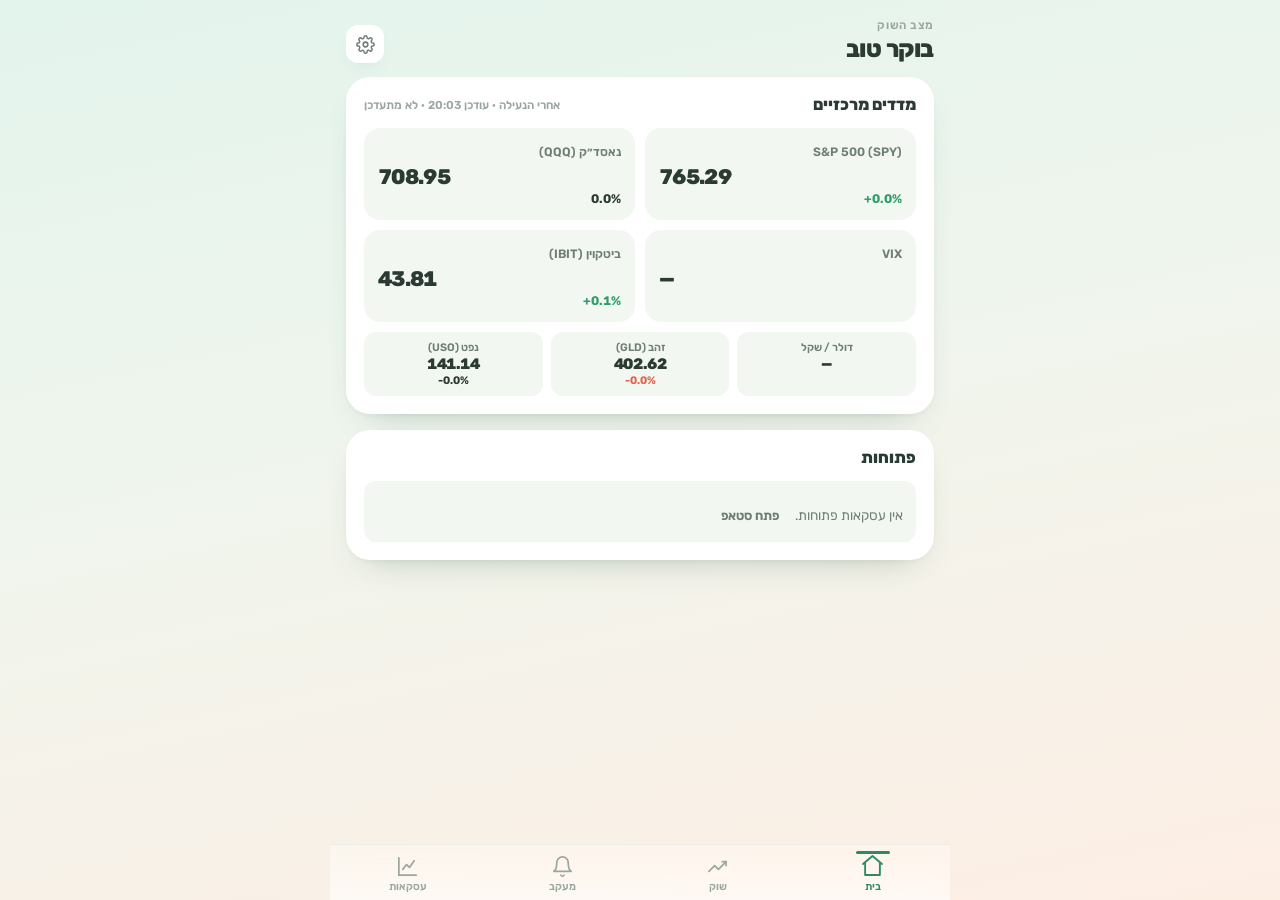
==== commit bf2d905f: "Turn every screener filter into a yes/no chip, and drop sector categories The previous redesign repl" ====
--- a/index.html
+++ b/index.html
@@ -156,12 +156,10 @@
         <div class="card-h"><span>סורק מניות</span>
           <span class="sub" id="screenCount"></span></div>
         <div class="chips" id="idxChips" style="margin-bottom:9px"></div>
-        <div class="chips" id="secChips" style="margin-bottom:9px"></div>
-        <!-- Yes/no conditions, above the ranges: most technical screens start
-             with "above the 200" and only then narrow by how far. -->
+        <!-- Every question here is yes/no: no ranges, no sector categories -
+             just the chips that are lit. -->
         <div class="chips" id="condChips" style="margin-bottom:13px"></div>
         <div id="savedScreens" style="margin-bottom:13px"></div>
-        <div id="filterRows"></div>
         <div class="frow" style="margin-top:4px">
           <button class="btn" onclick="runScreen()">סרוק</button>
           <button class="btn ghost" style="max-width:96px"
--- a/style.css
+++ b/style.css
@@ -531,14 +531,6 @@
   font-size: .82rem; font-weight: 600; color: var(--ink-2);
 }
 .frow .lb-t { min-width: 0; }
-.info {
-  display: inline-grid; place-items: center;
-  width: 17px; height: 17px; border-radius: 999px;
-  background: var(--surface-2); color: var(--ink-2);
-  font-size: .64rem; font-weight: 800; font-style: italic;
-  border: 1px solid var(--border); flex: none;
-}
-.info:active { background: var(--primary); color: #fff; }
 .fhelp .rng {
   display: block; margin-bottom: 5px;
   font-size: .72rem; font-weight: 700; color: var(--primary-500);
@@ -1058,26 +1050,6 @@
 /* The date badge moved into the day header, so the row is two columns now. */
 .day .ern { grid-template-columns: minmax(0, 1fr) auto; }
 
-/* ---- sign toggle on filters that accept a negative ----
-   iOS has no minus key on the decimal keypad. The button sits inside the
-   field's own start padding, so it costs no width on a narrow screen. */
-.numf { position: relative; flex: .85; min-width: 0; }
-.numf input { text-align: start; }
-.numf input { width: 100%; padding-inline-start: 32px; }
-.sgn {
-  position: absolute; inset-inline-start: 3px; top: 50%;
-  transform: translateY(-50%);
-  width: 26px; height: 26px; border-radius: 8px;
-  display: grid; place-items: center;
-  font-size: .82rem; font-weight: 800; line-height: 1;
-  color: var(--muted); background: var(--surface);
-  border: 1px solid var(--border);
-}
-.sgn:active { transform: translateY(-50%) scale(.9); }
-.sgn.on {
-  color: #fff; background: var(--alert); border-color: var(--alert);
-}
-
 /* What a scaled-out position has already banked, kept visually apart from the
    open portion's running P&L so the two are never read as one number. */
 .tr-part {
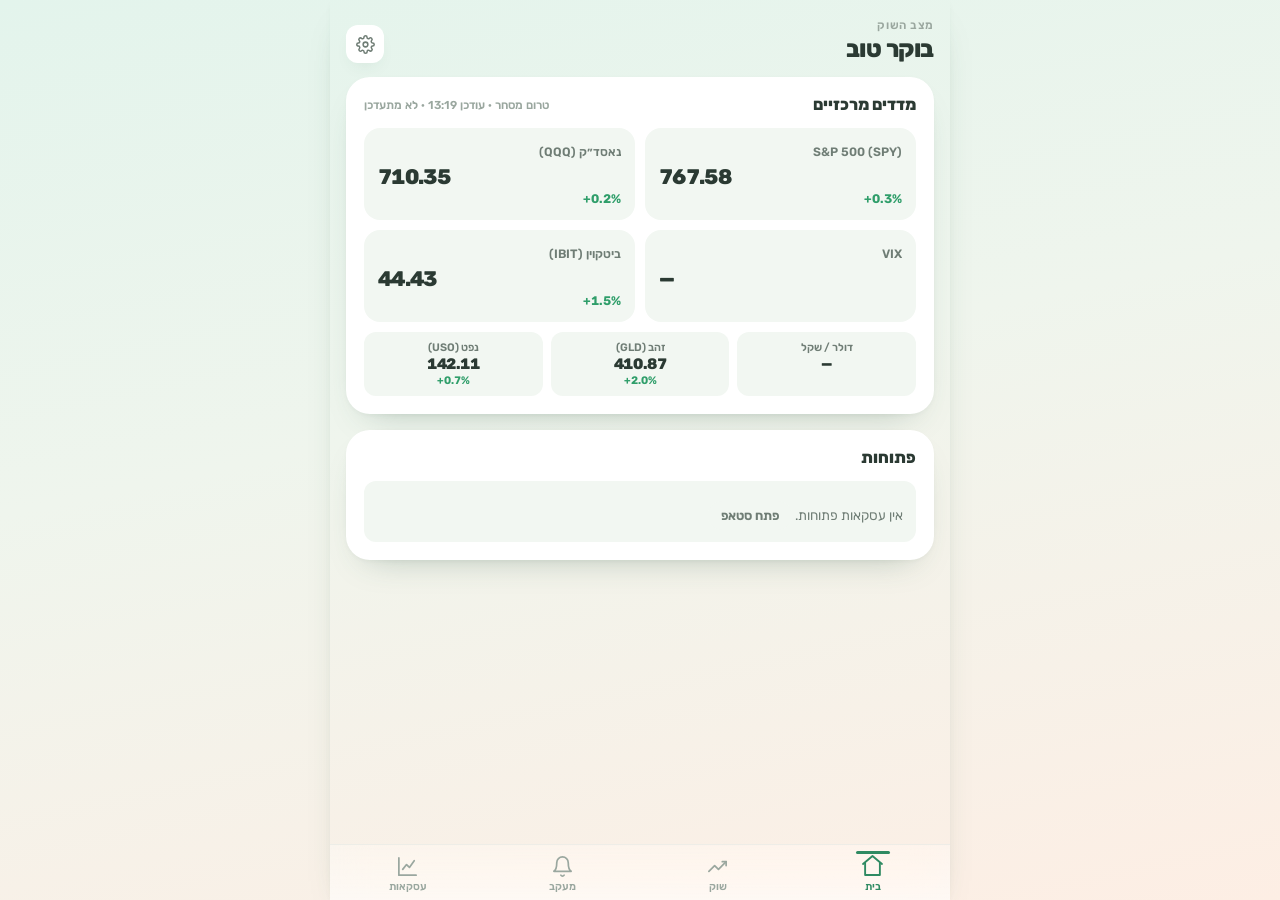
==== commit d8e756b9: "Cap the app shell height on desktop so it stops stretching to fill the window On a wide, tall screen" ====
--- a/index.html
+++ b/index.html
@@ -11,7 +11,7 @@
 <link rel="preconnect" href="https://fonts.googleapis.com">
 <link rel="preconnect" href="https://fonts.gstatic.com" crossorigin>
 <link href="https://fonts.googleapis.com/css2?family=Rubik:wght@400;500;600;700;800&display=swap" rel="stylesheet">
-<link rel="stylesheet" href="style.css?v=27659684ec">
+<link rel="stylesheet" href="style.css?v=90bd9ddea1">
 </head>
 <body>
 
@@ -269,6 +269,6 @@
   </div>
 </div>
 
-<script src="app.js?v=9d019bcd1c"></script>
+<script src="app.js?v=ca6f4f7378"></script>
 </body>
 </html>
--- a/style.css
+++ b/style.css
@@ -1060,3 +1060,22 @@
 .tr-part b { font-variant-numeric: tabular-nums; }
 .tr-part b.up { color: var(--gain); }
 .tr-part b.down { color: var(--loss); }
+
+/* ---------------------------------------------------------------- desktop */
+/* Everything above is mobile-first and untouched. On a screen wide AND tall
+   enough that it can't be a phone (a landscape phone is wide but short, so
+   the height clause excludes it), the shell used to stretch its 100vh/100dvh
+   height across the whole browser window, stranding the tab bar far below
+   short content. Capping the height and centering the shell like a phone-
+   sized card fixes that without changing a single mobile rule. */
+@media (min-width: 700px) and (min-height: 700px) {
+  body {
+    display: flex;
+    align-items: center;
+    justify-content: center;
+  }
+  .app {
+    height: min(100dvh, 900px);
+    box-shadow: var(--shadow);
+  }
+}
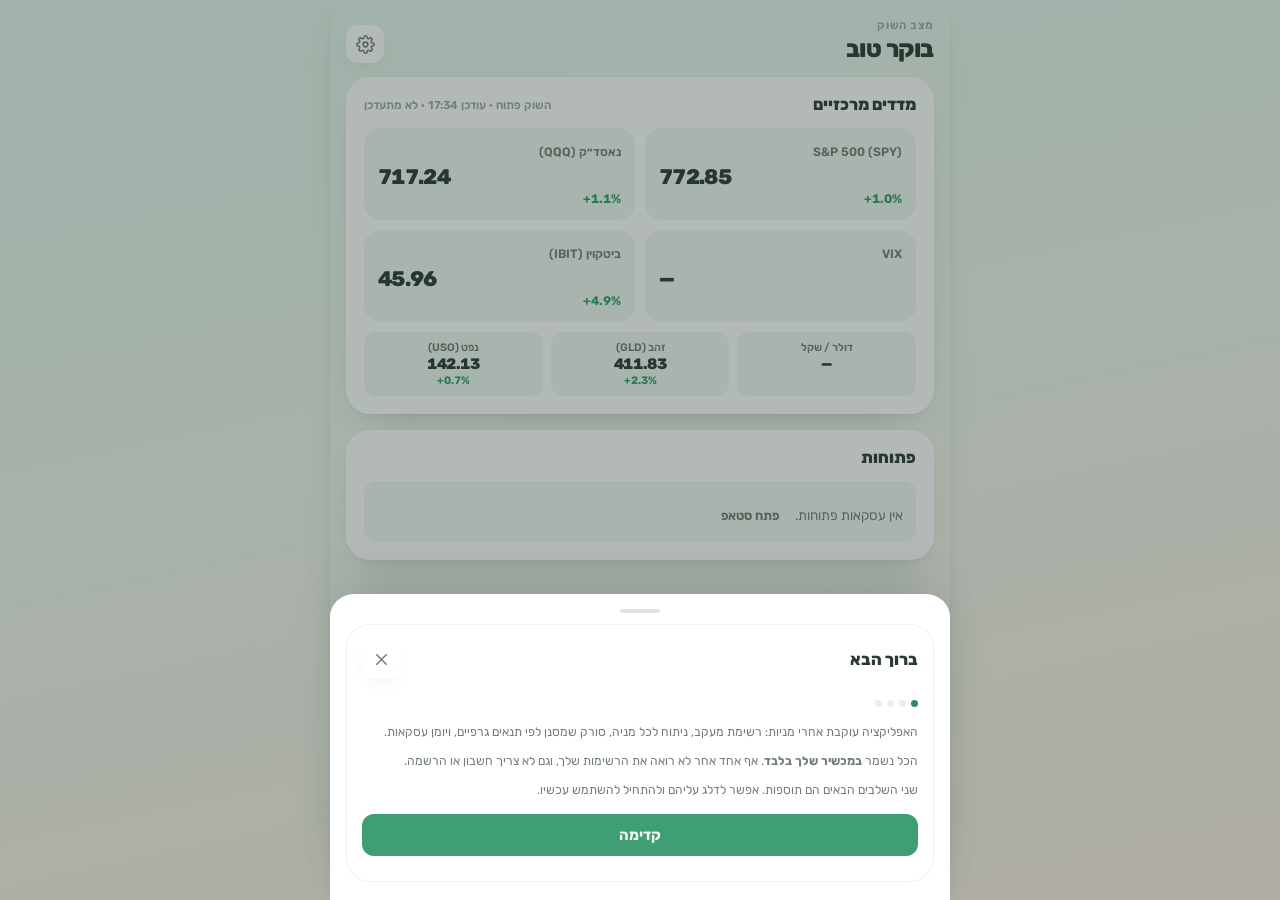
==== commit 3e502d83: "Let someone the app was shared with get their own alerts, and guide them there The app was shareable" ====
--- a/index.html
+++ b/index.html
@@ -11,7 +11,7 @@
 <link rel="preconnect" href="https://fonts.googleapis.com">
 <link rel="preconnect" href="https://fonts.gstatic.com" crossorigin>
 <link href="https://fonts.googleapis.com/css2?family=Rubik:wght@400;500;600;700;800&display=swap" rel="stylesheet">
-<link rel="stylesheet" href="style.css?v=90bd9ddea1">
+<link rel="stylesheet" href="style.css?v=6439e6f0bf">
 </head>
 <body>
 
@@ -148,8 +148,12 @@
           </div>
           <button class="btn" onclick="addAlert()">הוסף התראה</button>
         </div>
+        <!-- Which setting actually turns this on differs by who is holding
+             the app - the owner has a token, everyone else has a topic - so
+             this points at the walkthrough, which figures that out itself. -->
         <div class="disc">ההתראות נבדקות בכל פתיחה של האפליקציה. כדי שיגיעו
-          גם כשהיא סגורה — הגדרות ← סנכרון התראות.</div>
+          גם כשהיא סגורה — <a href="#" onclick="openGuide(2);return false">ראה
+          במדריך</a>.</div>
       </div>
 
       <div class="card">
@@ -269,6 +273,6 @@
   </div>
 </div>
 
-<script src="app.js?v=ca6f4f7378"></script>
+<script src="app.js?v=93b71da620"></script>
 </body>
 </html>
--- a/style.css
+++ b/style.css
@@ -695,6 +695,10 @@
   -webkit-user-select: text; user-select: text;
 }
 .sync-box::-webkit-scrollbar { display: none; }
+/* A one-line code someone has to read off the screen and send on, rather
+   than a JSON blob to scroll through: wrap it so all of it is visible at
+   once, since a hidden horizontal scrollbar makes it look truncated. */
+.sync-box.wrap { white-space: pre-wrap; word-break: break-all; }
 /* An <a> styled as .btn needs the padding box a <button> gets for free. */
 a.btn { display: block; text-decoration: none; }
 
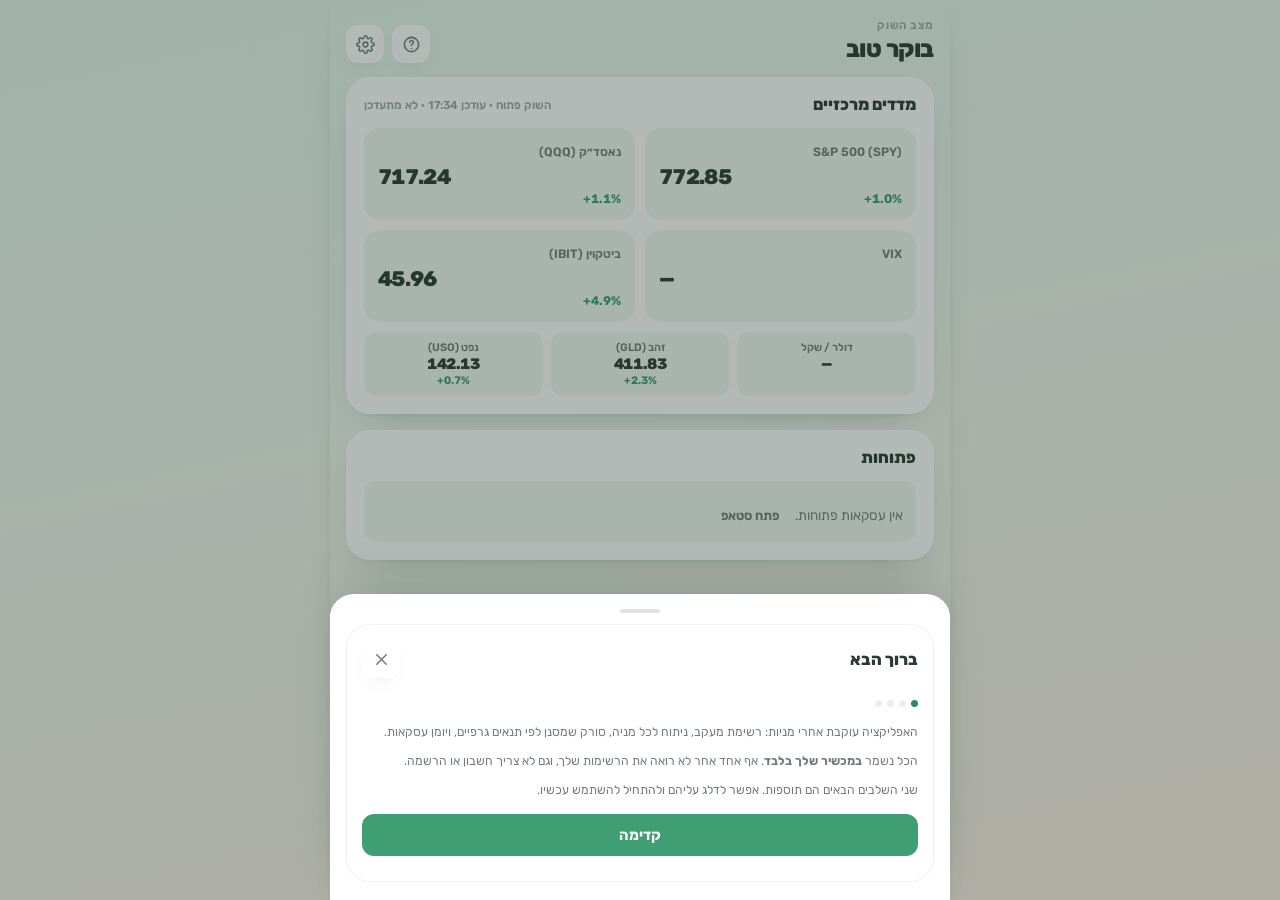
==== commit 94f2b0fc: "Put the guide within reach on the home screen It was only in settings, which assumes you already kno" ====
--- a/index.html
+++ b/index.html
@@ -11,7 +11,7 @@
 <link rel="preconnect" href="https://fonts.googleapis.com">
 <link rel="preconnect" href="https://fonts.gstatic.com" crossorigin>
 <link href="https://fonts.googleapis.com/css2?family=Rubik:wght@400;500;600;700;800&display=swap" rel="stylesheet">
-<link rel="stylesheet" href="style.css?v=6439e6f0bf">
+<link rel="stylesheet" href="style.css?v=7e3f9b2bf1">
 </head>
 <body>
 
@@ -26,9 +26,16 @@
           <div class="kicker">מצב השוק</div>
           <h1 id="greet">בית</h1>
         </div>
-        <button class="icon-btn" onclick="openSettings()" aria-label="הגדרות">
-          <svg viewBox="0 0 24 24"><circle cx="12" cy="12" r="3"/><path d="M19.4 15a1.65 1.65 0 0 0 .33 1.82l.06.06a2 2 0 0 1-2.83 2.83l-.06-.06a1.65 1.65 0 0 0-1.82-.33 1.65 1.65 0 0 0-1 1.51V21a2 2 0 0 1-4 0v-.09A1.65 1.65 0 0 0 9 19.4a1.65 1.65 0 0 0-1.82.33l-.06.06a2 2 0 0 1-2.83-2.83l.06-.06A1.65 1.65 0 0 0 4.6 15a1.65 1.65 0 0 0-1.51-1H3a2 2 0 0 1 0-4h.09A1.65 1.65 0 0 0 4.6 9a1.65 1.65 0 0 0-.33-1.82l-.06-.06a2 2 0 0 1 2.83-2.83l.06.06A1.65 1.65 0 0 0 9 4.6a1.65 1.65 0 0 0 1-1.51V3a2 2 0 0 1 4 0v.09a1.65 1.65 0 0 0 1 1.51 1.65 1.65 0 0 0 1.82-.33l.06-.06a2 2 0 0 1 2.83 2.83l-.06.06A1.65 1.65 0 0 0 19.4 9c.14.6.66 1 1.51 1H21a2 2 0 0 1 0 4h-.09a1.65 1.65 0 0 0-1.51 1z"/></svg>
-        </button>
+        <div class="head-btns">
+          <!-- Someone who was handed this link and skipped the walkthrough
+               should not have to go looking in settings to find it again. -->
+          <button class="icon-btn" onclick="openGuide(0)" aria-label="מדריך">
+            <svg viewBox="0 0 24 24"><circle cx="12" cy="12" r="9"/><path d="M9.8 9.3a2.3 2.3 0 1 1 3.1 2.2c-.7.3-1 .8-1 1.5v.3"/><path d="M12 16.9h.01"/></svg>
+          </button>
+          <button class="icon-btn" onclick="openSettings()" aria-label="הגדרות">
+            <svg viewBox="0 0 24 24"><circle cx="12" cy="12" r="3"/><path d="M19.4 15a1.65 1.65 0 0 0 .33 1.82l.06.06a2 2 0 0 1-2.83 2.83l-.06-.06a1.65 1.65 0 0 0-1.82-.33 1.65 1.65 0 0 0-1 1.51V21a2 2 0 0 1-4 0v-.09A1.65 1.65 0 0 0 9 19.4a1.65 1.65 0 0 0-1.82.33l-.06.06a2 2 0 0 1-2.83-2.83l.06-.06A1.65 1.65 0 0 0 4.6 15a1.65 1.65 0 0 0-1.51-1H3a2 2 0 0 1 0-4h.09A1.65 1.65 0 0 0 4.6 9a1.65 1.65 0 0 0-.33-1.82l-.06-.06a2 2 0 0 1 2.83-2.83l.06.06A1.65 1.65 0 0 0 9 4.6a1.65 1.65 0 0 0 1-1.51V3a2 2 0 0 1 4 0v.09a1.65 1.65 0 0 0 1 1.51 1.65 1.65 0 0 0 1.82-.33l.06-.06a2 2 0 0 1 2.83 2.83l-.06.06A1.65 1.65 0 0 0 19.4 9c.14.6.66 1 1.51 1H21a2 2 0 0 1 0 4h-.09a1.65 1.65 0 0 0-1.51 1z"/></svg>
+          </button>
+        </div>
       </div>
 
       <div class="card">
--- a/style.css
+++ b/style.css
@@ -127,6 +127,9 @@
   font-size: .72rem; font-weight: 600; letter-spacing: .05em;
   color: var(--muted); margin-bottom: 3px;
 }
+/* The header's buttons sit as one group at the end of the row, so adding a
+   second one does not push the title around. */
+.head-btns { display: flex; align-items: center; gap: 8px; flex: none; }
 .icon-btn {
   width: 38px; height: 38px; border-radius: 12px; flex: none;
   display: grid; place-items: center;
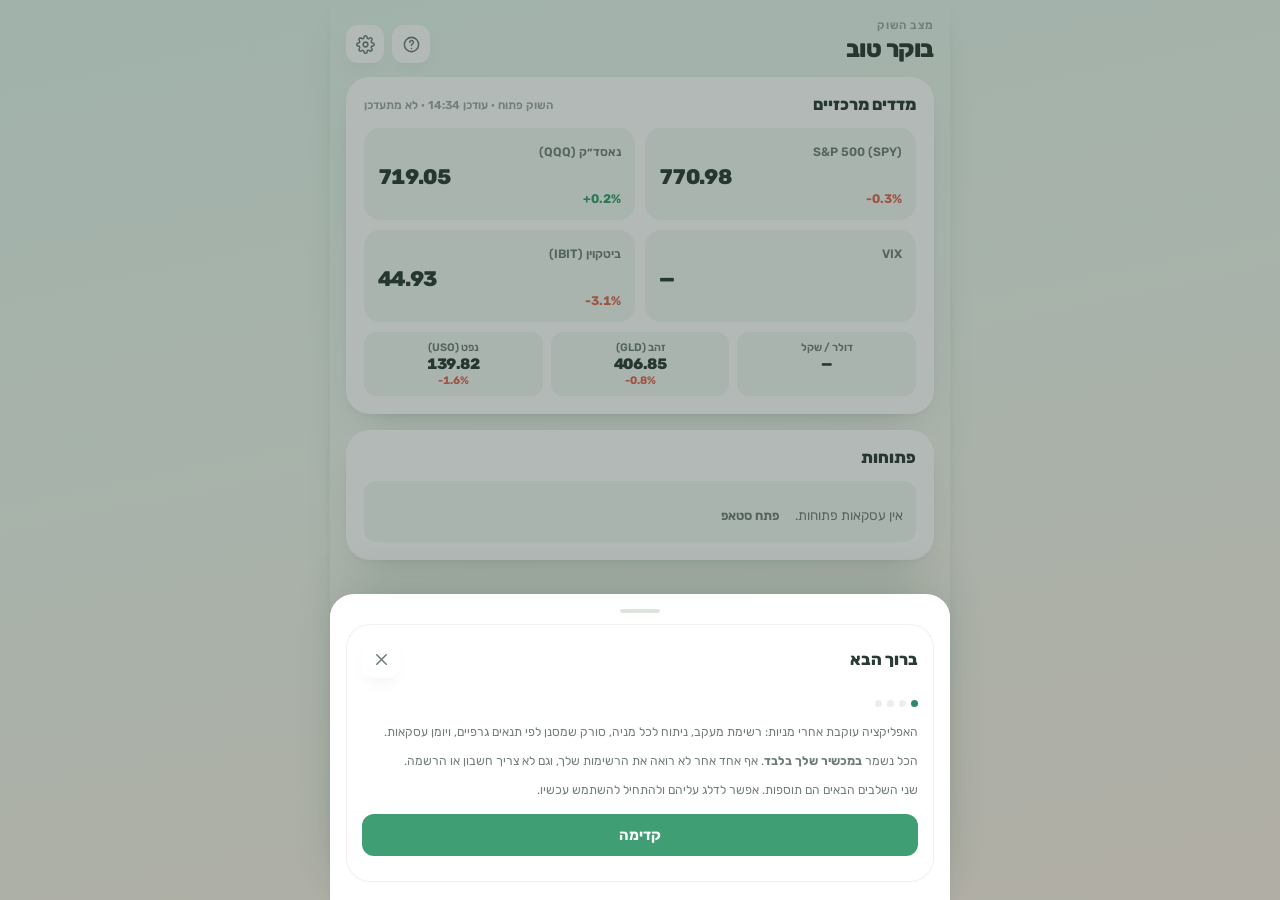
==== commit 2cd48bc4: "Spell out the Finnhub and alerts steps in the guide, with direct install links Both steps used to na" ====
--- a/index.html
+++ b/index.html
@@ -11,7 +11,7 @@
 <link rel="preconnect" href="https://fonts.googleapis.com">
 <link rel="preconnect" href="https://fonts.gstatic.com" crossorigin>
 <link href="https://fonts.googleapis.com/css2?family=Rubik:wght@400;500;600;700;800&display=swap" rel="stylesheet">
-<link rel="stylesheet" href="style.css?v=7e3f9b2bf1">
+<link rel="stylesheet" href="style.css?v=22beaee0d2">
 </head>
 <body>
 
@@ -280,6 +280,6 @@
   </div>
 </div>
 
-<script src="app.js?v=93b71da620"></script>
+<script src="app.js?v=992f9f2732"></script>
 </body>
 </html>
--- a/style.css
+++ b/style.css
@@ -405,6 +405,13 @@
 }
 .score-verdict { font-size: 1.05rem; font-weight: 800; }
 .score-note { font-size: .76rem; color: var(--ink-2); line-height: 1.55; margin-top: 4px; }
+/* One numbered instruction in a walkthrough - visually lighter than a full
+   card so a run of four or five does not read as a wall of text. */
+.gstep {
+  font-size: .8rem; color: var(--ink); line-height: 1.55;
+  margin-bottom: 9px;
+}
+.gstep b:first-child { color: var(--primary-500); margin-inline-end: 2px; }
 
 .bars { margin-top: 15px; }
 .bar-row { display: flex; align-items: center; gap: 10px; margin-bottom: 9px; }
